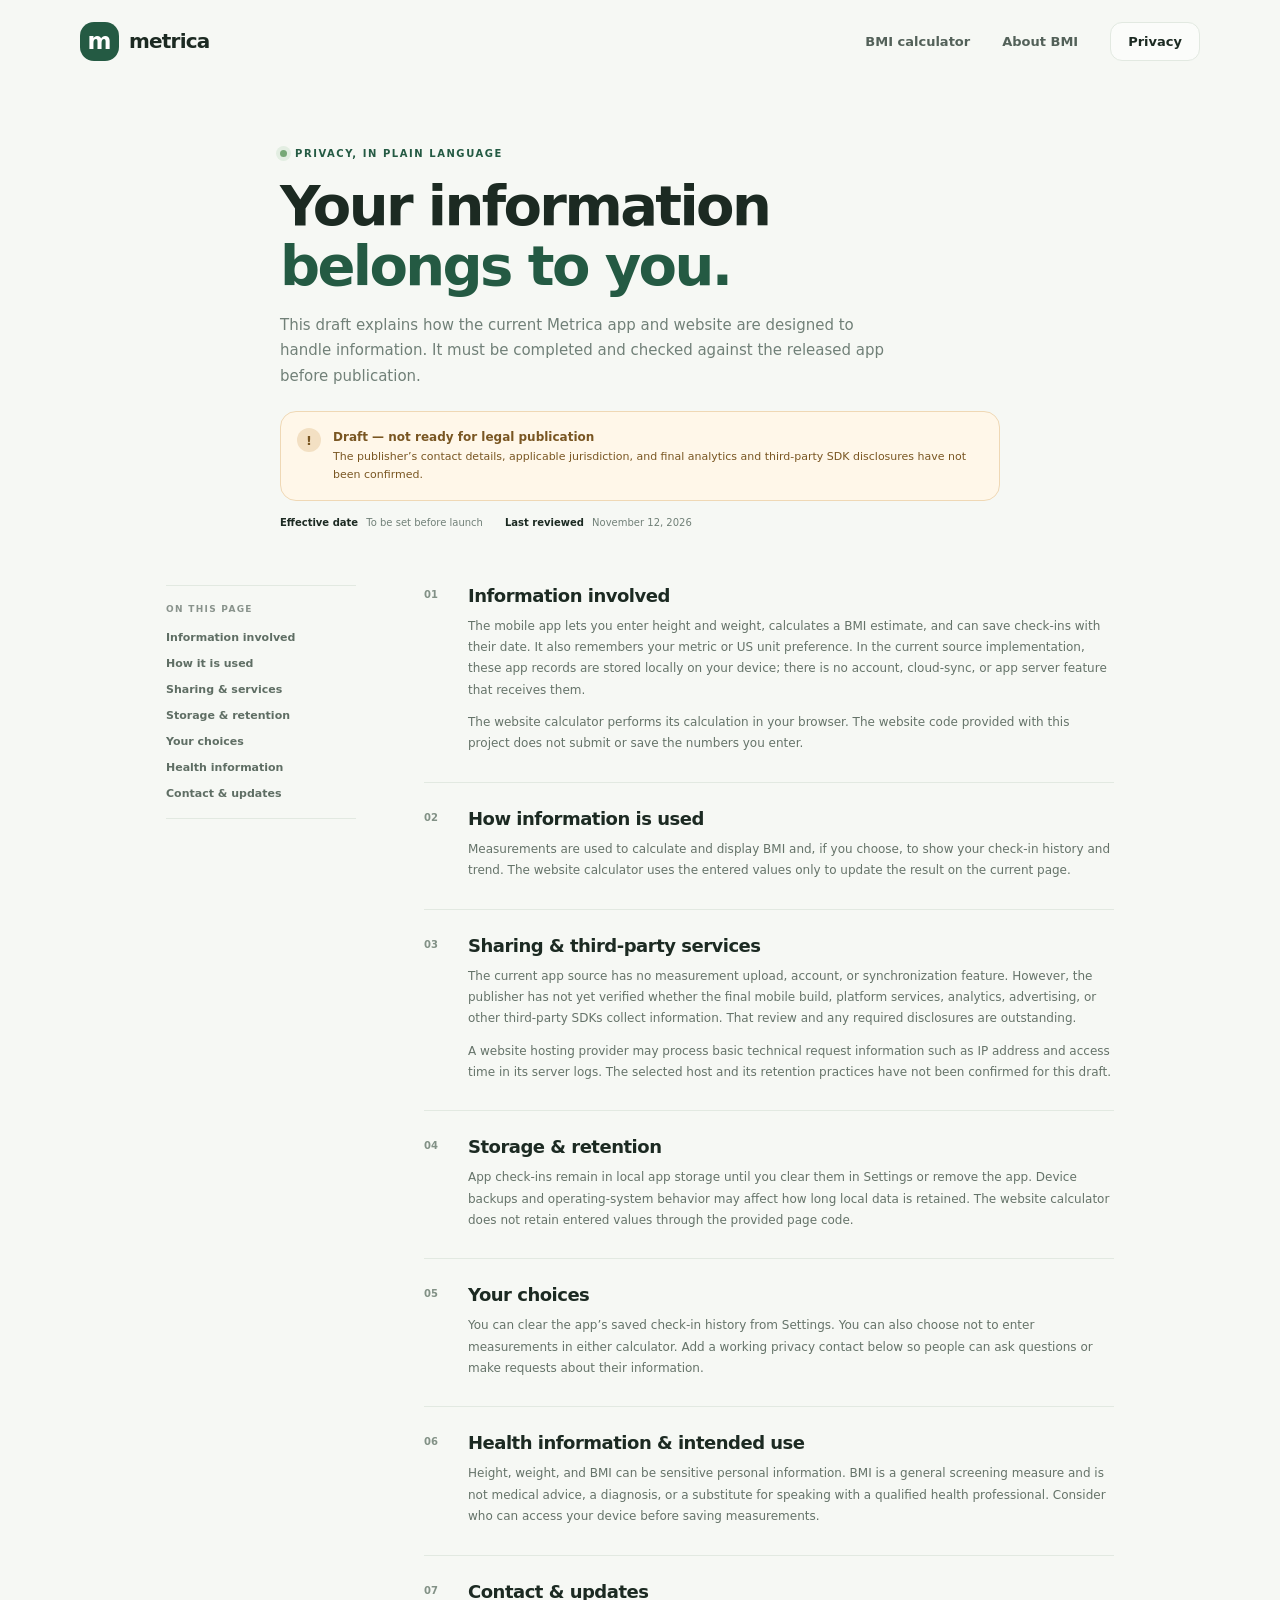
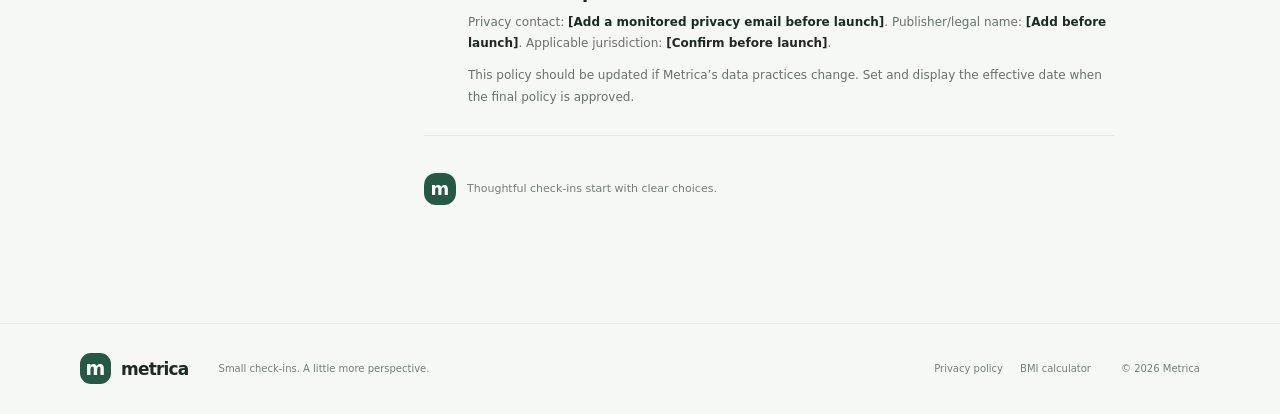
==== privacy/index.html @ bd5c2e31 "Publish Metrica website" ====
<!doctype html>
<html lang="en">
  <head>
    <meta charset="utf-8" />
    <meta name="viewport" content="width=device-width, initial-scale=1" />
    <meta
      name="description"
      content="Metrica's draft privacy policy for its BMI calculator and body-metric app."
    />
    <meta name="theme-color" content="#f6f8f4" />
    <title>Privacy policy — Metrica</title>
    <link rel="icon" href="../favicon.svg" type="image/svg+xml" />
    <link rel="stylesheet" href="../styles.css" />
    <script src="../app.js" defer></script>
  </head>
  <body>
    <header class="site-header">
      <a class="brand" href="../" aria-label="Metrica home">
        <span class="brand-mark" aria-hidden="true">m</span>
        <span class="brand-name">metrica</span>
      </a>
      <nav class="site-nav" aria-label="Main navigation">
        <a href="../#calculator">BMI calculator</a>
        <a href="../#perspective">About BMI</a>
        <a class="nav-cta" href="./" aria-current="page">Privacy</a>
      </nav>
    </header>

    <main class="policy-page">
      <div class="policy-heading">
        <p class="eyebrow"><span class="eyebrow-dot"></span> PRIVACY, IN PLAIN LANGUAGE</p>
        <h1>Your information<br /><span>belongs to you.</span></h1>
        <p class="policy-intro">
          This draft explains how the current Metrica app and website are designed to handle
          information. It must be completed and checked against the released app before
          publication.
        </p>
        <div class="draft-callout" role="note">
          <span class="draft-icon" aria-hidden="true">!</span>
          <div>
            <strong>Draft — not ready for legal publication</strong>
            <p>
              The publisher’s contact details, applicable jurisdiction, and final analytics and
              third-party SDK disclosures have not been confirmed.
            </p>
          </div>
        </div>
        <div class="policy-meta">
          <span><strong>Effective date</strong> To be set before launch</span>
          <span><strong>Last reviewed</strong> November 12, 2026</span>
        </div>
      </div>

      <div class="policy-layout">
        <aside class="policy-toc" aria-label="On this page">
          <p>ON THIS PAGE</p>
          <a href="#data">Information involved</a>
          <a href="#use">How it is used</a>
          <a href="#sharing">Sharing &amp; services</a>
          <a href="#retention">Storage &amp; retention</a>
          <a href="#choices">Your choices</a>
          <a href="#health">Health information</a>
          <a href="#contact">Contact &amp; updates</a>
        </aside>

        <article class="policy-article">
          <section id="data">
            <span class="policy-index">01</span>
            <div>
              <h2>Information involved</h2>
              <p>
                The mobile app lets you enter height and weight, calculates a BMI estimate, and
                can save check-ins with their date. It also remembers your metric or US unit
                preference. In the current source implementation, these app records are stored
                locally on your device; there is no account, cloud-sync, or app server feature
                that receives them.
              </p>
              <p>
                The website calculator performs its calculation in your browser. The website code
                provided with this project does not submit or save the numbers you enter.
              </p>
            </div>
          </section>

          <section id="use">
            <span class="policy-index">02</span>
            <div>
              <h2>How information is used</h2>
              <p>
                Measurements are used to calculate and display BMI and, if you choose, to show
                your check-in history and trend. The website calculator uses the entered values
                only to update the result on the current page.
              </p>
            </div>
          </section>

          <section id="sharing">
            <span class="policy-index">03</span>
            <div>
              <h2>Sharing &amp; third-party services</h2>
              <p>
                The current app source has no measurement upload, account, or synchronization
                feature. However, the publisher has not yet verified whether the final mobile
                build, platform services, analytics, advertising, or other third-party SDKs
                collect information. That review and any required disclosures are outstanding.
              </p>
              <p>
                A website hosting provider may process basic technical request information such
                as IP address and access time in its server logs. The selected host and its
                retention practices have not been confirmed for this draft.
              </p>
            </div>
          </section>

          <section id="retention">
            <span class="policy-index">04</span>
            <div>
              <h2>Storage &amp; retention</h2>
              <p>
                App check-ins remain in local app storage until you clear them in Settings or
                remove the app. Device backups and operating-system behavior may affect how long
                local data is retained. The website calculator does not retain entered values
                through the provided page code.
              </p>
            </div>
          </section>

          <section id="choices">
            <span class="policy-index">05</span>
            <div>
              <h2>Your choices</h2>
              <p>
                You can clear the app’s saved check-in history from Settings. You can also choose
                not to enter measurements in either calculator. Add a working privacy contact
                below so people can ask questions or make requests about their information.
              </p>
            </div>
          </section>

          <section id="health">
            <span class="policy-index">06</span>
            <div>
              <h2>Health information &amp; intended use</h2>
              <p>
                Height, weight, and BMI can be sensitive personal information. BMI is a general
                screening measure and is not medical advice, a diagnosis, or a substitute for
                speaking with a qualified health professional. Consider who can access your
                device before saving measurements.
              </p>
            </div>
          </section>

          <section id="contact">
            <span class="policy-index">07</span>
            <div>
              <h2>Contact &amp; updates</h2>
              <p>
                Privacy contact: <strong>[Add a monitored privacy email before launch]</strong>.
                Publisher/legal name: <strong>[Add before launch]</strong>. Applicable
                jurisdiction: <strong>[Confirm before launch]</strong>.
              </p>
              <p>
                This policy should be updated if Metrica’s data practices change. Set and display
                the effective date when the final policy is approved.
              </p>
            </div>
          </section>

          <div class="policy-endnote">
            <span class="endnote-mark" aria-hidden="true">m</span>
            <p>Thoughtful check-ins start with clear choices.</p>
          </div>
        </article>
      </div>
    </main>

    <footer class="site-footer">
      <div class="footer-inner">
        <a class="brand footer-brand" href="../" aria-label="Metrica home">
          <span class="brand-mark" aria-hidden="true">m</span>
          <span class="brand-name">metrica</span>
        </a>
        <p>Small check-ins. A little more perspective.</p>
        <nav aria-label="Footer navigation">
          <a href="./" aria-current="page">Privacy policy</a>
          <a href="../#calculator">BMI calculator</a>
        </nav>
        <span class="copyright">© <span id="current-year">2026</span> Metrica</span>
      </div>
    </footer>
  </body>
</html>
---- styles.css ----
:root {
  color-scheme: light;
  --ink: #1c2a22;
  --muted: #718078;
  --green: #245a43;
  --green-dark: #183d2d;
  --green-soft: #e8f0e7;
  --paper: #f6f8f4;
  --white: #fff;
  --line: #e2e9e1;
  --gold: #dea64a;
  --font: Inter, ui-sans-serif, system-ui, -apple-system, BlinkMacSystemFont, "Segoe UI", sans-serif;
}

* {
  box-sizing: border-box;
}

html {
  scroll-behavior: smooth;
}

body {
  margin: 0;
  background: var(--paper);
  color: var(--ink);
  font-family: var(--font);
  -webkit-font-smoothing: antialiased;
}

a {
  color: inherit;
  text-decoration: none;
}

button,
input {
  font: inherit;
}

button:focus-visible,
a:focus-visible,
input:focus-visible {
  outline: 3px solid #78a985;
  outline-offset: 3px;
}

.site-header {
  width: min(1120px, calc(100% - 48px));
  height: 82px;
  margin: 0 auto;
  display: flex;
  align-items: center;
  justify-content: space-between;
}

.brand {
  display: inline-flex;
  align-items: center;
  gap: 10px;
}

.brand-mark {
  display: grid;
  width: 39px;
  height: 39px;
  place-items: center;
  border-radius: 14px;
  background: var(--green);
  color: var(--white);
  font-size: 23px;
  font-weight: 800;
  line-height: 1;
}

.brand-name {
  font-size: 20px;
  font-weight: 800;
  letter-spacing: -0.8px;
}

.site-nav {
  display: flex;
  align-items: center;
  gap: 32px;
  color: #536159;
  font-size: 13px;
  font-weight: 600;
}

.site-nav a,
.site-footer nav a,
.text-link {
  transition: color 160ms ease;
}

.site-nav a:hover,
.site-footer nav a:hover,
.text-link:hover {
  color: var(--green);
}

.site-nav .nav-cta {
  padding: 11px 17px;
  border: 1px solid var(--line);
  border-radius: 12px;
  background: rgba(255, 255, 255, 0.62);
  color: var(--ink);
}

.section-wrap {
  width: min(1120px, calc(100% - 48px));
  margin-inline: auto;
}

.hero {
  display: grid;
  grid-template-columns: minmax(0, 1fr) minmax(370px, 0.82fr);
  gap: clamp(42px, 8vw, 100px);
  align-items: center;
  padding-top: 61px;
  padding-bottom: 107px;
}

.hero-copy {
  padding-bottom: 5px;
}

.eyebrow,
.card-eyebrow,
.result-label {
  color: var(--green);
  font-size: 10px;
  font-weight: 800;
  letter-spacing: 1.55px;
}

.eyebrow {
  display: flex;
  align-items: center;
  gap: 8px;
  margin: 0 0 17px;
}

.eyebrow-dot {
  width: 7px;
  height: 7px;
  border-radius: 50%;
  background: #76a876;
  box-shadow: 0 0 0 4px #e3eee2;
}

h1,
h2,
h3,
p {
  margin-top: 0;
}

.hero h1 {
  margin-bottom: 19px;
  font-size: clamp(40px, 5vw, 58px);
  line-height: 1.08;
  letter-spacing: -2.9px;
}

.hero h1 span {
  color: var(--green);
}

.hero-description {
  max-width: 485px;
  margin-bottom: 26px;
  color: var(--muted);
  font-size: 16px;
  line-height: 1.7;
}

.hero-actions {
  display: flex;
  flex-wrap: wrap;
  align-items: center;
  gap: 23px;
}

.button {
  display: inline-flex;
  min-height: 51px;
  align-items: center;
  justify-content: center;
  gap: 15px;
  padding: 0 20px;
  border-radius: 15px;
  font-size: 13px;
  font-weight: 700;
  transition: background 160ms ease, transform 160ms ease;
}

.button:hover {
  transform: translateY(-1px);
}

.button-primary {
  background: var(--green);
  color: var(--white);
  box-shadow: 0 9px 20px rgba(36, 90, 67, 0.15);
}

.button-primary:hover {
  background: var(--green-dark);
}

.text-link {
  color: #46564c;
  font-size: 13px;
  font-weight: 700;
}

.trust-row {
  display: flex;
  flex-wrap: wrap;
  gap: 20px;
  margin-top: 27px;
  color: #758179;
  font-size: 11px;
  font-weight: 600;
}

.check {
  margin-right: 5px;
  color: var(--green);
  font-size: 13px;
}

.calculator-card {
  position: relative;
  padding: 25px 27px 19px;
  border: 1px solid rgba(226, 233, 225, 0.9);
  border-radius: 25px;
  background: var(--white);
  box-shadow: 0 24px 70px rgba(29, 59, 39, 0.09);
}

.calculator-card::before {
  position: absolute;
  z-index: -1;
  top: -19px;
  right: -17px;
  width: 115px;
  height: 115px;
  border-radius: 38px;
  background: #e8f0e7;
  content: "";
}

.calculator-topline {
  display: flex;
  align-items: center;
  justify-content: space-between;
}

.card-eyebrow {
  margin: 0 0 5px;
  font-size: 9px;
  letter-spacing: 1.35px;
}

.calculator-topline h2 {
  margin: 0;
  font-size: 19px;
  font-weight: 750;
  letter-spacing: -0.5px;
}

.card-step {
  display: grid;
  width: 35px;
  height: 32px;
  place-items: center;
  border-radius: 11px;
  background: var(--green-soft);
  color: var(--green);
  font-size: 11px;
  font-weight: 800;
}

.unit-switch {
  display: flex;
  width: fit-content;
  gap: 3px;
  margin: 20px 0 21px;
  padding: 4px;
  border: 1px solid var(--line);
  border-radius: 12px;
  background: #f4f6f2;
}

.unit-button {
  min-width: 73px;
  min-height: 31px;
  border: 0;
  border-radius: 9px;
  background: transparent;
  color: var(--muted);
  cursor: pointer;
  font-size: 11px;
  font-weight: 700;
}

.unit-button.is-active {
  background: var(--green);
  color: var(--white);
  box-shadow: 0 2px 6px rgba(36, 90, 67, 0.17);
}

.range-field {
  margin: 18px 0 22px;
}

.range-field label {
  display: flex;
  justify-content: space-between;
  margin-bottom: 12px;
  color: #647168;
  font-size: 12px;
  font-weight: 600;
}

.range-field output {
  color: var(--ink);
  font-size: 15px;
  font-weight: 750;
}

.range-field input {
  display: block;
  width: 100%;
  height: 38px;
  margin: 0;
  border-radius: 5px;
  appearance: none;
  background-color: transparent;
  background-repeat: no-repeat;
  background-position: center;
  background-size: 100% 6px;
  cursor: pointer;
}

.range-field input::-webkit-slider-thumb {
  width: 19px;
  height: 19px;
  border: 3px solid var(--green);
  border-radius: 50%;
  appearance: none;
  background: var(--white);
  box-shadow: 0 2px 7px rgba(28, 42, 34, 0.16);
}

.range-field input::-moz-range-thumb {
  width: 13px;
  height: 13px;
  border: 3px solid var(--green);
  border-radius: 50%;
  background: var(--white);
  box-shadow: 0 2px 7px rgba(28, 42, 34, 0.16);
}

.range-ends {
  display: flex;
  justify-content: space-between;
  margin-top: 9px;
  color: #98a29b;
  font-size: 10px;
}

.result-panel {
  position: relative;
  display: grid;
  grid-template-columns: 1fr auto;
  align-items: center;
  row-gap: 12px;
  margin-top: 24px;
  padding: 17px 17px 14px;
  overflow: hidden;
  border: 1px solid #e8eee7;
  border-radius: 18px;
  background: #f7faf6;
}

.result-label {
  margin: 0 0 3px;
  color: var(--muted);
  font-size: 9px;
  letter-spacing: 1.2px;
}

.result-number {
  margin: 0;
  font-size: 34px;
  font-weight: 800;
  letter-spacing: -1px;
}

.result-category {
  display: inline-flex;
  align-items: center;
  gap: 6px;
  padding: 8px 10px;
  border-radius: 99px;
  background: #e7f2e7;
  color: var(--green);
  font-size: 10px;
  font-weight: 700;
}

.category-dot {
  width: 7px;
  height: 7px;
  border-radius: 50%;
  background: #4c9a6a;
}

.bmi-scale {
  position: relative;
  display: flex;
  grid-column: 1 / -1;
  gap: 3px;
  height: 7px;
}

.scale-segment {
  height: 7px;
  border-radius: 6px;
}

.scale-low {
  width: 14%;
  background: #5a9fd6;
}

.scale-healthy {
  width: 26%;
  background: #4c9a6a;
}

.scale-high {
  width: 20%;
  background: #dea64a;
}

.scale-obesity {
  flex: 1;
  background: #ce695f;
}

.scale-marker {
  position: absolute;
  top: -4px;
  left: 36%;
  width: 3px;
  height: 15px;
  border: 1px solid var(--white);
  border-radius: 3px;
  background: var(--ink);
  box-shadow: 0 0 0 1px rgba(28, 42, 34, 0.12);
}

.result-note {
  grid-column: 1 / -1;
  margin: 0;
  color: var(--muted);
  font-size: 10px;
}

.privacy-note {
  display: flex;
  align-items: center;
  justify-content: center;
  gap: 7px;
  margin: 14px 0 0;
  color: #7d8981;
  font-size: 10px;
}

.privacy-note span {
  color: var(--green);
  font-size: 15px;
}

.feature-strip {
  padding-top: 74px;
  padding-bottom: 83px;
  border-top: 1px solid var(--line);
}

.feature-intro h2,
.perspective-copy h2 {
  margin-bottom: 34px;
  font-size: clamp(28px, 3.2vw, 37px);
  line-height: 1.18;
  letter-spacing: -1.35px;
}

.feature-grid {
  display: grid;
  grid-template-columns: repeat(3, 1fr);
  gap: 17px;
}

.feature {
  padding: 22px 22px 24px;
  border: 1px solid var(--line);
  border-radius: 19px;
  background: rgba(255, 255, 255, 0.73);
}

.feature-icon {
  display: grid;
  width: 38px;
  height: 38px;
  place-items: center;
  margin-bottom: 17px;
  border-radius: 13px;
  background: var(--green-soft);
  color: var(--green);
  font-size: 18px;
}

.feature-icon-soft {
  background: #edf0f7;
  color: #667493;
}

.feature-icon-gold {
  background: #f8f0df;
  color: #ae7f2e;
}

.feature h3 {
  margin-bottom: 7px;
  font-size: 14px;
  font-weight: 750;
}

.feature p {
  margin-bottom: 0;
  color: var(--muted);
  font-size: 12px;
  line-height: 1.65;
}

.perspective {
  display: grid;
  grid-template-columns: 0.8fr 1.2fr;
  align-items: center;
  gap: 60px;
  padding: 45px clamp(28px, 7vw, 82px);
  margin-bottom: 84px;
  border: 1px solid #e2ebe1;
  border-radius: 27px;
  background: #edf3eb;
}

.perspective-mark {
  position: relative;
  display: grid;
  width: 180px;
  height: 180px;
  place-items: center;
  justify-self: center;
}

.mark-ring,
.mark-center {
  position: absolute;
  border: 1px solid rgba(36, 90, 67, 0.19);
  border-radius: 50%;
}

.mark-ring {
  width: 180px;
  height: 180px;
}

.mark-ring::before,
.mark-ring::after {
  position: absolute;
  border: 1px solid rgba(36, 90, 67, 0.13);
  border-radius: 50%;
  content: "";
  inset: 17px;
}

.mark-ring::after {
  inset: 35px;
}

.mark-center {
  width: 48px;
  height: 48px;
  border: 0;
  background: var(--green);
  box-shadow: 0 0 0 14px rgba(36, 90, 67, 0.09), 0 0 0 29px rgba(36, 90, 67, 0.05);
}

.perspective-copy .eyebrow {
  margin-bottom: 11px;
}

.perspective-copy h2 {
  margin-bottom: 12px;
}

.perspective-copy > p:not(.eyebrow) {
  max-width: 545px;
  margin-bottom: 17px;
  color: #657369;
  font-size: 13px;
  line-height: 1.72;
}

.site-footer {
  border-top: 1px solid var(--line);
}

.footer-inner {
  display: grid;
  grid-template-columns: auto 1fr auto auto;
  align-items: center;
  gap: 30px;
  width: min(1120px, calc(100% - 48px));
  min-height: 90px;
  margin: 0 auto;
}

.footer-brand .brand-mark {
  width: 31px;
  height: 31px;
  border-radius: 11px;
  font-size: 19px;
}

.footer-brand .brand-name {
  font-size: 17px;
}

.footer-inner > p,
.copyright,
.site-footer nav {
  margin: 0;
  color: var(--muted);
  font-size: 10px;
}

.site-footer nav {
  display: flex;
  gap: 17px;
}

.policy-page {
  width: min(1120px, calc(100% - 48px));
  margin: 0 auto;
  padding: 66px 0 106px;
}

.policy-heading {
  max-width: 720px;
  margin: 0 auto 57px;
}

.policy-heading h1 {
  margin-bottom: 16px;
  font-size: clamp(42px, 5vw, 56px);
  line-height: 1.08;
  letter-spacing: -2.6px;
}

.policy-heading h1 span {
  color: var(--green);
}

.policy-intro {
  max-width: 620px;
  margin-bottom: 22px;
  color: var(--muted);
  font-size: 15px;
  line-height: 1.7;
}

.draft-callout {
  display: flex;
  gap: 12px;
  padding: 16px;
  border: 1px solid #efd8b5;
  border-radius: 16px;
  background: #fff7e9;
  color: #795622;
}

.draft-icon {
  display: grid;
  flex: 0 0 24px;
  width: 24px;
  height: 24px;
  place-items: center;
  border-radius: 50%;
  background: #f3e0c3;
  font-size: 13px;
  font-weight: 800;
}

.draft-callout strong {
  display: block;
  margin: 2px 0 4px;
  font-size: 12px;
}

.draft-callout p {
  margin: 0;
  font-size: 11px;
  line-height: 1.6;
}

.policy-meta {
  display: flex;
  flex-wrap: wrap;
  gap: 22px;
  margin-top: 16px;
  color: var(--muted);
  font-size: 10px;
}

.policy-meta strong {
  margin-right: 5px;
  color: var(--ink);
}

.policy-layout {
  display: grid;
  grid-template-columns: 190px minmax(0, 690px);
  justify-content: center;
  align-items: start;
  gap: 68px;
}

.policy-toc {
  position: sticky;
  top: 24px;
  display: grid;
  gap: 13px;
  padding: 18px 0;
  border-top: 1px solid var(--line);
  border-bottom: 1px solid var(--line);
}

.policy-toc p {
  margin: 0 0 4px;
  color: #89938c;
  font-size: 9px;
  font-weight: 800;
  letter-spacing: 1.3px;
}

.policy-toc a {
  color: #5f6e64;
  font-size: 11px;
  font-weight: 600;
}

.policy-toc a:hover {
  color: var(--green);
}

.policy-article section {
  display: grid;
  grid-template-columns: 31px 1fr;
  gap: 13px;
  padding: 0 0 27px;
  margin-bottom: 25px;
  border-bottom: 1px solid var(--line);
  scroll-margin-top: 26px;
}

.policy-index {
  padding-top: 4px;
  color: #829186;
  font-size: 10px;
  font-weight: 800;
}

.policy-article h2 {
  margin: 0 0 10px;
  font-size: 18px;
  letter-spacing: -0.5px;
}

.policy-article p {
  margin: 0 0 11px;
  color: #657369;
  font-size: 12px;
  line-height: 1.78;
}

.policy-article p:last-child {
  margin-bottom: 0;
}

.policy-article strong {
  color: var(--ink);
  font-weight: 700;
}

.policy-endnote {
  display: flex;
  align-items: center;
  gap: 11px;
  padding: 12px 0;
}

.endnote-mark {
  display: grid;
  width: 32px;
  height: 32px;
  place-items: center;
  border-radius: 12px;
  background: var(--green);
  color: var(--white);
  font-size: 18px;
  font-weight: 800;
}

.policy-endnote p {
  margin: 0;
  color: var(--muted);
  font-size: 11px;
}

@media (max-width: 900px) {
  .hero {
    grid-template-columns: minmax(0, 1fr) minmax(330px, 0.9fr);
    gap: 36px;
    padding-top: 45px;
  }

  .hero h1 {
    font-size: 46px;
  }

  .perspective {
    gap: 35px;
  }

  .footer-inner {
    grid-template-columns: auto 1fr auto;
    gap: 17px;
  }

  .footer-inner > p {
    display: none;
  }
}

@media (max-width: 700px) {
  .site-header,
  .section-wrap,
  .footer-inner,
  .policy-page {
    width: min(100% - 36px, 540px);
  }

  .site-header {
    height: 70px;
  }

  .policy-page {
    padding: 43px 0 69px;
  }

  .policy-heading {
    margin-bottom: 38px;
  }

  .policy-heading h1 {
    font-size: 43px;
    letter-spacing: -1.9px;
  }

  .policy-intro {
    font-size: 13px;
  }

  .policy-layout {
    grid-template-columns: 1fr;
    gap: 30px;
  }

  .policy-toc {
    position: static;
    grid-template-columns: repeat(2, minmax(0, 1fr));
    gap: 12px;
  }

  .policy-toc p {
    grid-column: 1 / -1;
  }

  .policy-article section {
    grid-template-columns: 25px 1fr;
    gap: 9px;
  }

  .site-nav {
    gap: 15px;
    font-size: 11px;
  }

  .site-nav > a:not(.nav-cta) {
    display: none;
  }

  .site-nav .nav-cta {
    padding: 9px 13px;
  }

  .hero {
    grid-template-columns: 1fr;
    gap: 37px;
    padding-top: 34px;
    padding-bottom: 70px;
  }

  .hero h1 {
    font-size: clamp(39px, 10vw, 52px);
    letter-spacing: -2.1px;
  }

  .hero-description {
    font-size: 14px;
  }

  .calculator-card {
    padding: 22px 20px 17px;
  }

  .feature-strip {
    padding-top: 57px;
    padding-bottom: 61px;
  }

  .feature-intro h2 {
    margin-bottom: 24px;
    font-size: 29px;
  }

  .feature-grid {
    grid-template-columns: 1fr;
    gap: 10px;
  }

  .feature {
    display: grid;
    grid-template-columns: 40px 1fr;
    column-gap: 13px;
    padding: 16px;
  }

  .feature-icon {
    grid-row: 1 / span 2;
    margin: 0;
  }

  .feature h3 {
    align-self: end;
    margin: 0 0 4px;
  }

  .feature p {
    grid-column: 2;
  }

  .perspective {
    grid-template-columns: 1fr;
    gap: 25px;
    padding: 30px 24px;
    margin-bottom: 58px;
  }

  .perspective-mark {
    width: 115px;
    height: 115px;
  }

  .mark-ring {
    width: 115px;
    height: 115px;
  }

  .mark-center {
    width: 33px;
    height: 33px;
    box-shadow: 0 0 0 10px rgba(36, 90, 67, 0.09), 0 0 0 21px rgba(36, 90, 67, 0.05);
  }

  .footer-inner {
    grid-template-columns: 1fr auto;
    min-height: 83px;
  }

  .copyright {
    display: none;
  }
}

@media (max-width: 380px) {
  .hero-actions {
    gap: 14px;
  }

  .button {
    padding-inline: 15px;
  }

  .text-link {
    font-size: 12px;
  }
}

@media (prefers-reduced-motion: reduce) {
  *,
  *::before,
  *::after {
    scroll-behavior: auto !important;
    transition-duration: 0.01ms !important;
  }
}
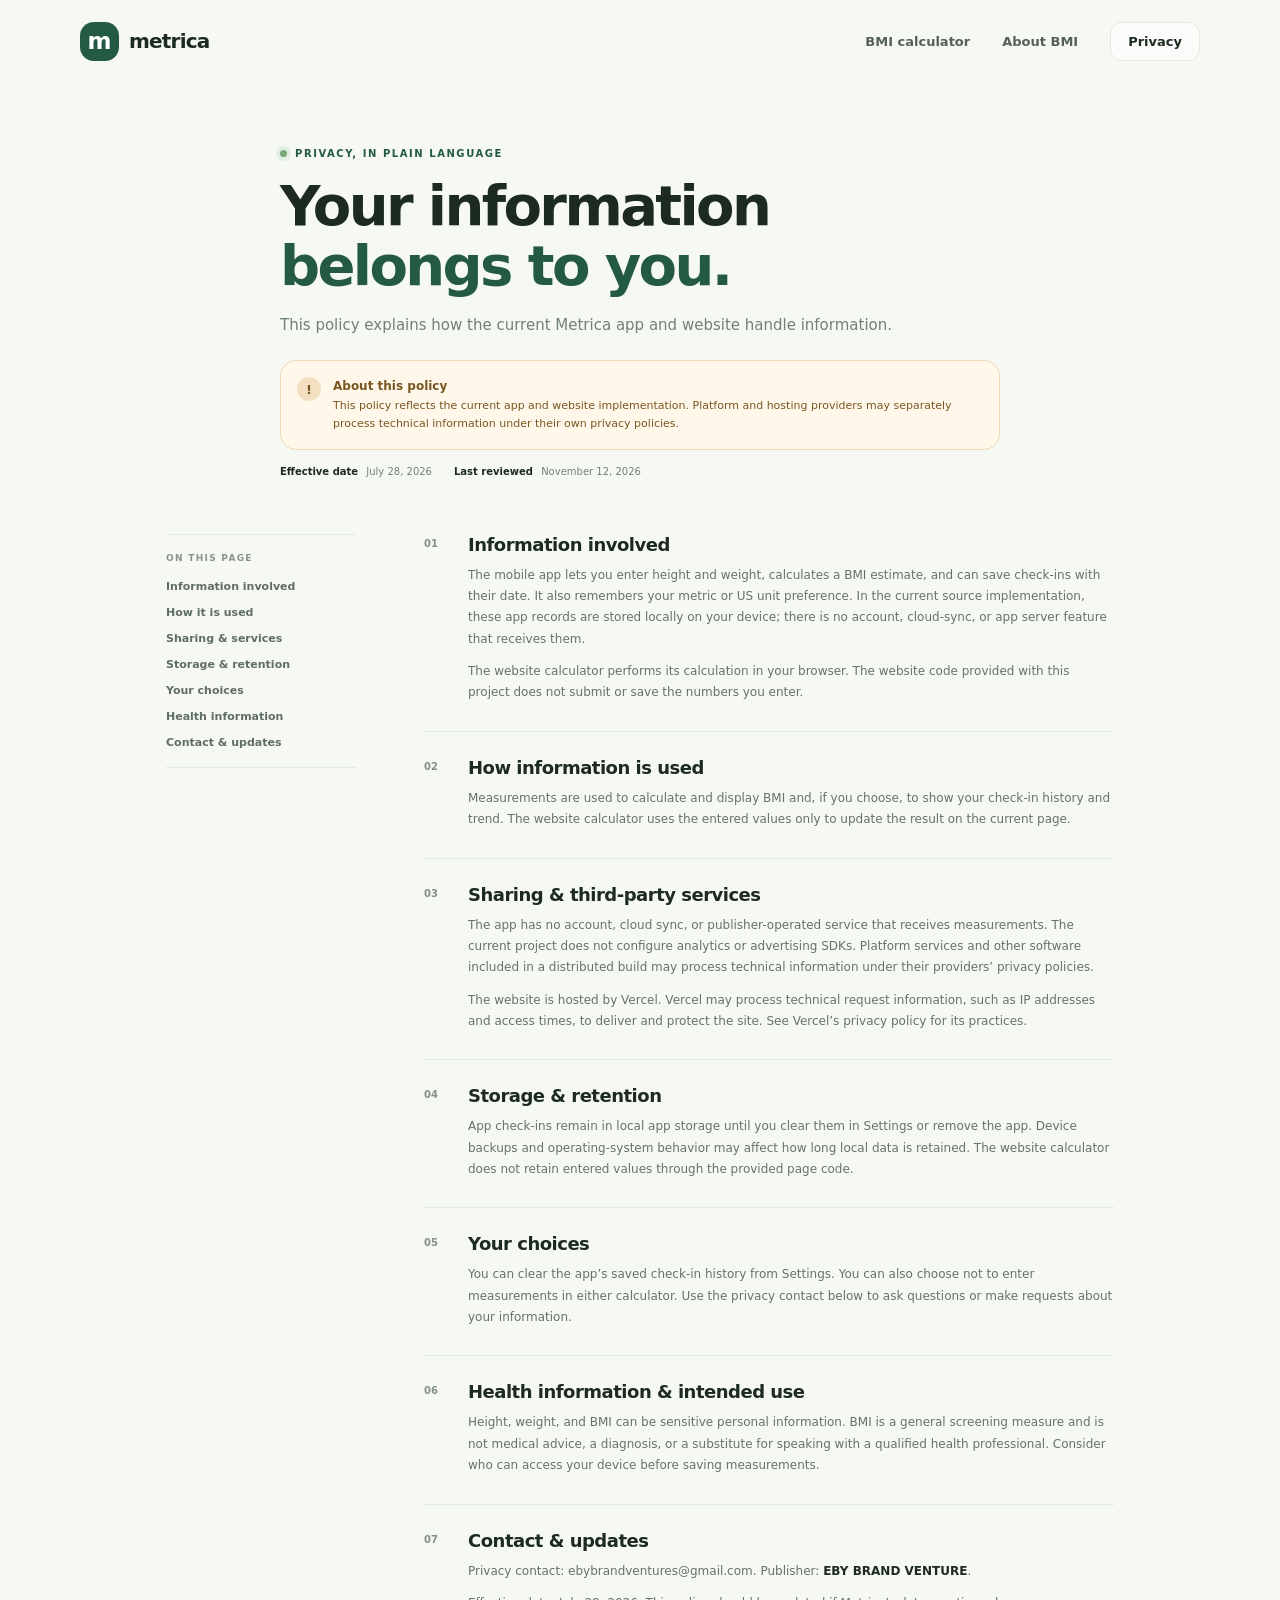
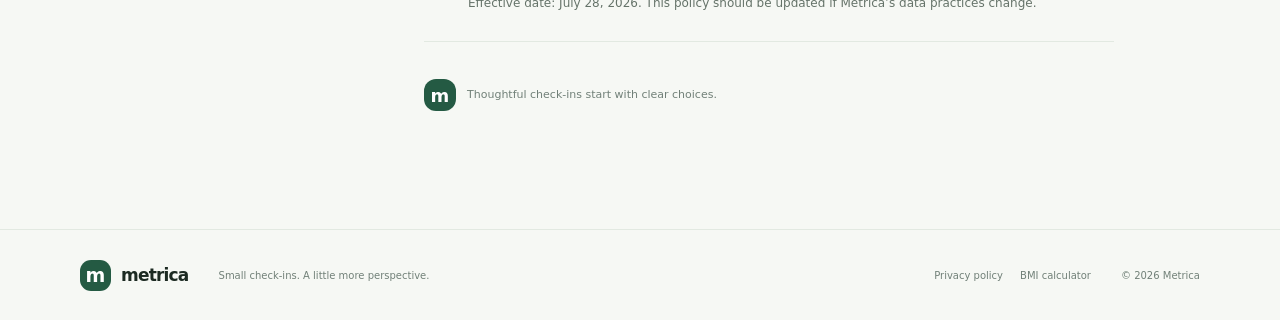
==== commit bb8c963e: "Update Metrica privacy policy Co-authored-by: Copilot <223556219+Copilot@users.noreply.github.com>" ====
--- a/privacy/index.html
+++ b/privacy/index.html
@@ -5,7 +5,7 @@
     <meta name="viewport" content="width=device-width, initial-scale=1" />
     <meta
       name="description"
-      content="Metrica's draft privacy policy for its BMI calculator and body-metric app."
+      content="Privacy policy for Metrica, published by EBY BRAND VENTURE."
     />
     <meta name="theme-color" content="#f6f8f4" />
     <title>Privacy policy — Metrica</title>
@@ -31,22 +31,21 @@
         <p class="eyebrow"><span class="eyebrow-dot"></span> PRIVACY, IN PLAIN LANGUAGE</p>
         <h1>Your information<br /><span>belongs to you.</span></h1>
         <p class="policy-intro">
-          This draft explains how the current Metrica app and website are designed to handle
-          information. It must be completed and checked against the released app before
-          publication.
+          This policy explains how the current Metrica app and website handle information.
         </p>
         <div class="draft-callout" role="note">
           <span class="draft-icon" aria-hidden="true">!</span>
           <div>
-            <strong>Draft — not ready for legal publication</strong>
+            <strong>About this policy</strong>
             <p>
-              The publisher’s contact details, applicable jurisdiction, and final analytics and
-              third-party SDK disclosures have not been confirmed.
+              This policy reflects the current app and website implementation. Platform and
+              hosting providers may separately process technical information under their own
+              privacy policies.
             </p>
           </div>
         </div>
         <div class="policy-meta">
-          <span><strong>Effective date</strong> To be set before launch</span>
+          <span><strong>Effective date</strong> July 28, 2026</span>
           <span><strong>Last reviewed</strong> November 12, 2026</span>
         </div>
       </div>
@@ -99,15 +98,15 @@
             <div>
               <h2>Sharing &amp; third-party services</h2>
               <p>
-                The current app source has no measurement upload, account, or synchronization
-                feature. However, the publisher has not yet verified whether the final mobile
-                build, platform services, analytics, advertising, or other third-party SDKs
-                collect information. That review and any required disclosures are outstanding.
+                The app has no account, cloud sync, or publisher-operated service that receives
+                measurements. The current project does not configure analytics or advertising
+                SDKs. Platform services and other software included in a distributed build may
+                process technical information under their providers’ privacy policies.
               </p>
               <p>
-                A website hosting provider may process basic technical request information such
-                as IP address and access time in its server logs. The selected host and its
-                retention practices have not been confirmed for this draft.
+                The website is hosted by Vercel. Vercel may process technical request information,
+                such as IP addresses and access times, to deliver and protect the site. See
+                Vercel’s privacy policy for its practices.
               </p>
             </div>
           </section>
@@ -131,8 +130,8 @@
               <h2>Your choices</h2>
               <p>
                 You can clear the app’s saved check-in history from Settings. You can also choose
-                not to enter measurements in either calculator. Add a working privacy contact
-                below so people can ask questions or make requests about their information.
+                not to enter measurements in either calculator. Use the privacy contact below
+                to ask questions or make requests about your information.
               </p>
             </div>
           </section>
@@ -155,13 +154,13 @@
             <div>
               <h2>Contact &amp; updates</h2>
               <p>
-                Privacy contact: <strong>[Add a monitored privacy email before launch]</strong>.
-                Publisher/legal name: <strong>[Add before launch]</strong>. Applicable
-                jurisdiction: <strong>[Confirm before launch]</strong>.
+                Privacy contact:
+                <a href="mailto:ebybrandventures@gmail.com">ebybrandventures@gmail.com</a>.
+                Publisher: <strong>EBY BRAND VENTURE</strong>.
               </p>
               <p>
-                This policy should be updated if Metrica’s data practices change. Set and display
-                the effective date when the final policy is approved.
+                Effective date: <time datetime="2026-07-28">July 28, 2026</time>. This policy
+                should be updated if Metrica’s data practices change.
               </p>
             </div>
           </section>
